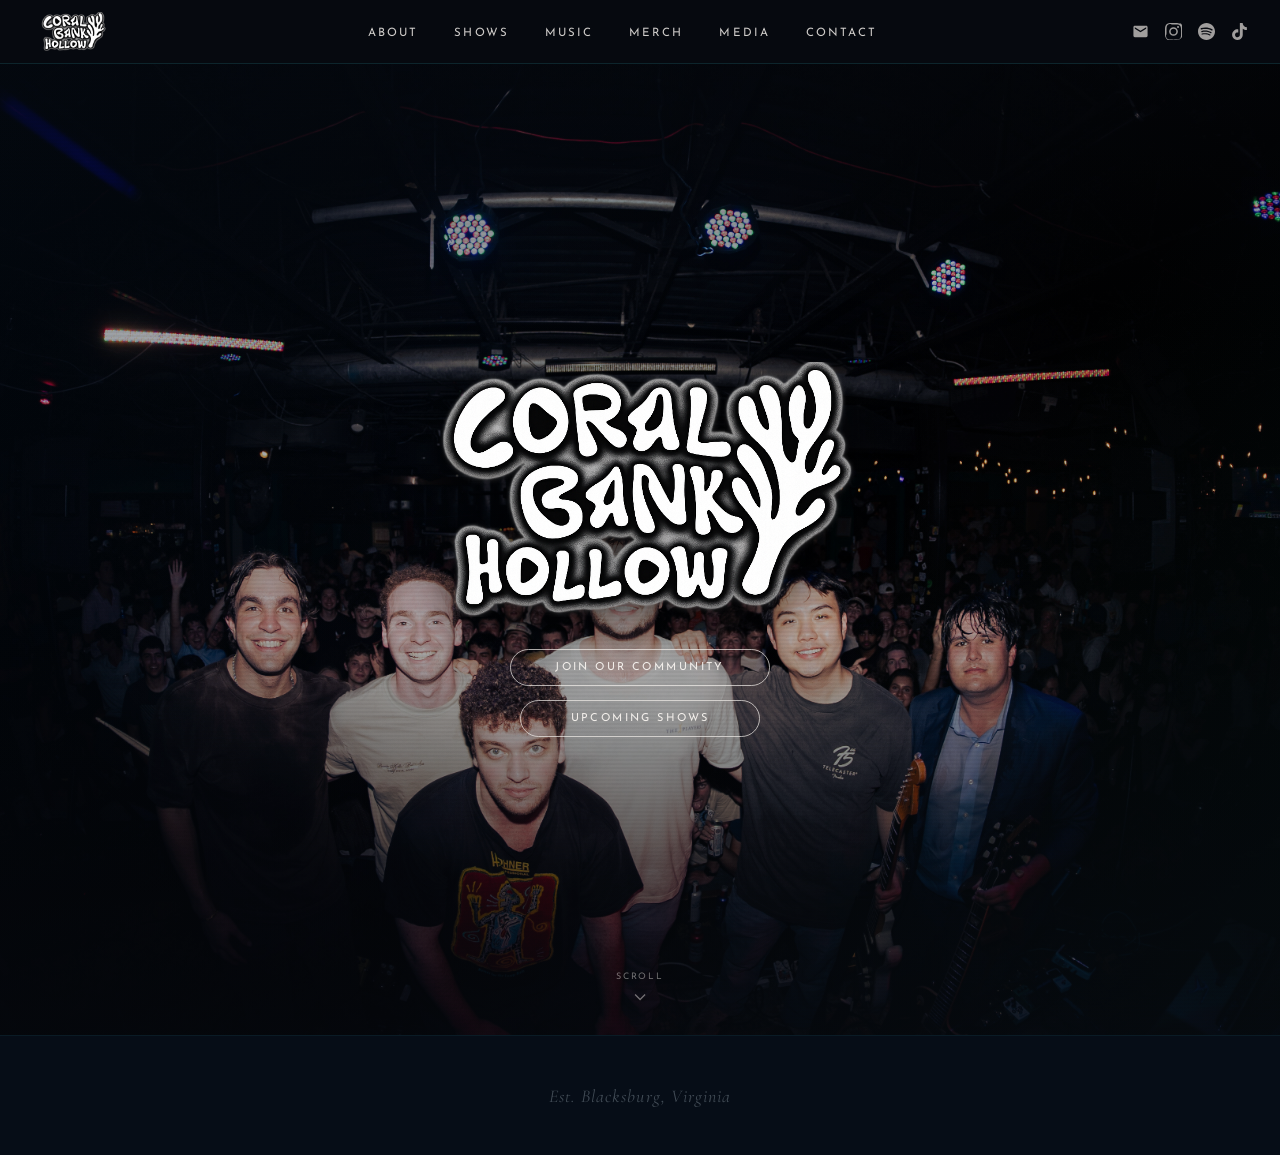
==== index.html @ 6bce94e0 "All updates" ====
<!DOCTYPE html>
<html lang="en">
<head>
  <meta charset="UTF-8" />
  <meta name="viewport" content="width=device-width, initial-scale=1.0" />
  <title>Coral Bank Hollow</title>
  <link
    href="https://fonts.googleapis.com/css2?family=Cormorant+Garamond:ital,wght@0,300;0,600;1,300;1,600;1,700&family=Josefin+Sans:wght@200;300;400;600&display=swap"
    rel="stylesheet"
  />
  <style>
    :root {
      --nav-bg: #06090f;
      --nav-height: 64px;
      --teal: #3bbfcc;
      --coral: #e8674a;
      --deep: #060d17;
      --fog: #c8d8e2;
      --white: #f2eeea;
      --font-display: 'Cormorant Garamond', Georgia, serif;
      --font-ui: 'Josefin Sans', sans-serif;
    }

    *, *::before, *::after { box-sizing: border-box; margin: 0; padding: 0; }

    html { scroll-behavior: smooth; }

    body {
      background: var(--deep);
      color: var(--white);
      font-family: var(--font-ui);
      overflow-x: hidden;
    }

    /* ── NAV ───────────────────────────────────────────────── */
    nav {
      position: fixed;
      top: 0; left: 0; right: 0;
      z-index: 100;
      height: var(--nav-height);
      background: var(--nav-bg);
      display: flex;
      align-items: center;
      justify-content: space-between;
      padding: 0 32px;
      border-bottom: 1px solid rgba(59, 191, 204, 0.15);
    }

    .nav-logo {
      display: flex;
      align-items: center;
      gap: 10px;
      text-decoration: none;
    }

    /* Logo placeholder – swap for your <img> */
    .nav-logo-img {
      height: 40px;        /* control size */
      width: auto;         /* keeps aspect ratio */
      object-fit: contain; /* prevents cropping */
      border-radius: 0;    /* remove circle */
      display: block;
    }

    .nav-links {
      display: flex;
      align-items: center;
      gap: 36px;
      list-style: none;
    }

    .nav-links a {
      text-decoration: none;
      color: var(--white);
      font-family: var(--font-ui);
      font-weight: 400;
      font-size: 11.5px;
      letter-spacing: 0.18em;
      text-transform: uppercase;
      opacity: 0.85;
      transition: opacity 0.2s, color 0.2s;
      position: relative;
    }

    .nav-links a::after {
      content: '';
      position: absolute;
      bottom: -4px; left: 0; right: 0;
      height: 1px;
      background: var(--teal);
      transform: scaleX(0);
      transform-origin: left;
      transition: transform 0.25s ease;
    }

    .nav-links a:hover { opacity: 1; color: var(--teal); }
    .nav-links a:hover::after { transform: scaleX(1); }

    .nav-socials {
      display: flex;
      align-items: center;
      gap: 16px;
    }

    .nav-socials a {
      color: rgba(242,238,234,0.65);
      transition: color 0.2s;
      display: flex;
      align-items: center;
    }

    .nav-socials a:hover { color: var(--teal); }

    .nav-socials svg {
      width: 17px;
      height: 17px;
      fill: currentColor;
    }

    /* ── HERO ──────────────────────────────────────────────── */
    .hero {
      position: relative;
      width: 100%;
      height: 115vh; /* extra height = scroll room to see full photo */
      min-height: 700px;
      overflow: hidden;
    }

    .hero-img {
      position: absolute;
      inset: 0;
      width: 100%;
      height: 100%;
      object-fit: cover;
      object-position: center top;
      /* slight blue/teal grade over the photo */
      filter: saturate(0.92) brightness(0.82);
    }

    /* layered dark-to-transparent overlays for depth */
    .hero-overlay {
      position: absolute;
      inset: 0;
      background:
        linear-gradient(
          to bottom,
          rgba(6,9,15,0.55) 0%,
          rgba(6,9,15,0.1) 30%,
          rgba(6,9,15,0.1) 60%,
          rgba(6,9,15,0.7) 100%
        ),
        linear-gradient(
          135deg,
          rgba(6,30,60,0.25) 0%,
          transparent 60%,
          rgba(59,191,204,0.06) 100%
        );
    }

    /* faint scanline texture for that moody live-photo feel */
    .hero-overlay::after {
      content: '';
      position: absolute;
      inset: 0;
      background-image: repeating-linear-gradient(
        0deg,
        transparent,
        transparent 2px,
        rgba(0,0,0,0.04) 2px,
        rgba(0,0,0,0.04) 4px
      );
      pointer-events: none;
    }

    .hero-content {
      position: absolute;
      inset: 0;
      padding-top: var(--nav-height);
      display: flex;
      flex-direction: column;
      align-items: center;
      justify-content: center;
      gap: 28px;
    }

    /* ── BAND NAME ─────────────────────────────────────────── */
    .band-name-wrap {
      display: block;
      flex-direction: column;
      align-items: center;
      gap: 2px;
      /* drop-shadow to lift it off the photo */
      filter: drop-shadow(0 4px 32px rgba(0,0,0,0.7));
      margin-bottom: 0;
    }

    /* Swap this entire block for your <img src="logo.png" /> if you have a logo file */
    .band-name {
      font-family: var(--font-display);
      font-style: italic;
      font-weight: 700;
      font-size: clamp(62px, 9vw, 130px);
      line-height: 0.88;
      letter-spacing: -0.01em;
      text-align: center;

      /* oceanic-to-coral gradient matching both photo palettes */
      background: linear-gradient(
        135deg,
        #c8eef4 0%,
        #3bbfcc 25%,
        #e0f2f5 50%,
        #e8674a 75%,
        #f2a07a 100%
      );
      -webkit-background-clip: text;
      -webkit-text-fill-color: transparent;
      background-clip: text;
      background-size: 200% 200%;
      animation: gradientShift 6s ease-in-out infinite alternate;
    }

    @keyframes gradientShift {
      0%   { background-position: 0% 50%; }
      100% { background-position: 100% 50%; }
    }

    /* logo placeholder note — remove once you add real logo */
    .logo-placeholder-note {
      font-size: 11px;
      letter-spacing: 0.12em;
      color: rgba(255,255,255,0.3);
      text-transform: uppercase;
      margin-top: 6px;
      display: none; /* hidden by default, shown if you need guidance */
    }

    /* ── CTA BUTTONS ───────────────────────────────────────── */
    .hero-buttons {
      display: flex;
      flex-direction: column;
      align-items: center;
      gap: 14px;
      margin-top: 0px;
    }

    .btn {
      display: inline-block;
      padding: 12px 44px;
      font-family: var(--font-ui);
      font-size: 11px;
      font-weight: 400;
      letter-spacing: 0.22em;
      text-transform: uppercase;
      text-decoration: none;
      border-radius: 100px;
      transition: background 0.25s, color 0.25s, border-color 0.25s, transform 0.15s;
      cursor: pointer;
      min-width: 240px;
      text-align: center;
    }

    .btn-outline {
      background: transparent;
      color: var(--white);
      border: 1.5px solid rgba(242,238,234,0.7);
      backdrop-filter: blur(6px);
    }

    .btn-outline:hover {
      background: var(--teal);
      border-color: var(--teal);
      color: var(--deep);
      transform: translateY(-2px);
    }

    .btn-outline.coral:hover {
      background: var(--coral);
      border-color: var(--coral);
      color: var(--white);
    }

    /* ── SCROLL HINT ───────────────────────────────────────── */
    .scroll-hint {
      position: absolute;
      bottom: 28px;
      left: 50%;
      transform: translateX(-50%);
      display: flex;
      flex-direction: column;
      align-items: center;
      gap: 6px;
      opacity: 0.45;
      animation: fadeInUp 1.8s ease forwards, bob 2.5s ease-in-out 2s infinite;
    }

    .scroll-hint span {
      font-size: 9px;
      letter-spacing: 0.2em;
      text-transform: uppercase;
    }

    .scroll-hint svg {
      width: 20px;
      height: 20px;
      stroke: currentColor;
      fill: none;
      stroke-width: 1.5;
    }

    @keyframes fadeInUp {
      from { opacity: 0; transform: translateX(-50%) translateY(10px); }
      to   { opacity: 0.45; transform: translateX(-50%) translateY(0); }
    }

    @keyframes bob {
      0%, 100% { transform: translateX(-50%) translateY(0); }
      50%       { transform: translateX(-50%) translateY(5px); }
    }

    /* ── ENTRY ANIMATIONS ──────────────────────────────────── */
    .hero-content > * {
      opacity: 0;
      animation: riseIn 0.9s cubic-bezier(0.22,1,0.36,1) forwards;
    }

    .hero-content > *:nth-child(1) { animation-delay: 0.3s; }
    .hero-content > *:nth-child(2) { animation-delay: 0.55s; }

    @keyframes riseIn {
      from { opacity: 0; transform: translateY(22px); }
      to   { opacity: 1; transform: translateY(0); }
    }

    /* ── BELOW-FOLD TEASE ──────────────────────────────────── */
    .below-hero {
      background: var(--deep);
      min-height: 120px;
      display: flex;
      align-items: center;
      justify-content: center;
      border-top: 1px solid rgba(59,191,204,0.08);
    }

    .below-hero p {
      font-family: var(--font-display);
      font-style: italic;
      font-size: 18px;
      color: rgba(200,216,226,0.3);
      letter-spacing: 0.06em;
    }

    .nav-hamburger {
  display: none;
  flex-direction: column;
  gap: 5px;
  cursor: pointer;
  padding: 4px;
  background: none;
  border: none;
}

.nav-hamburger span {
  display: block;
  width: 24px;
  height: 2px;
  background: var(--white);
}

.nav-mobile-drawer {
  display: none;
  position: fixed;
  top: 60px; left: 0; right: 0;
  background: var(--navy);
  border-bottom: 2px solid var(--orange);
  z-index: 190;
  padding: 1.5rem 2rem;
  flex-direction: column;
  gap: 1.2rem;
}

  .nav-mobile-drawer.open { display: flex; }

  .nav-mobile-drawer a {
    color: var(--white);
    text-decoration: none;
    font-size: 0.8rem;
    font-weight: 700;
    letter-spacing: 0.14em;
    text-transform: uppercase;
  }

  .nav-mobile-socials {
    display: flex;
    gap: 1.2rem;
    padding-top: 0.5rem;
    border-top: 1px solid rgba(255,255,255,0.1);
  }

  .nav-mobile-socials a {
    color: var(--white);
    opacity: 0.7;
    display: flex;
  }

  .nav-mobile-socials svg {
    width: 17px;
    height: 17px;
    fill: currentColor;
  }

  @media (max-width: 768px) {
    .nav-links,
    .nav-socials { display: none; }
    .nav-hamburger { display: flex; }
  }

    @media (max-width: 480px) {
      .photos-grid { grid-template-columns: 1fr 1fr; }
      .tagline-text { font-size: 0.85rem; letter-spacing: 0.08em; }
      .content-wrap { padding: 0 1.25rem; }
    }
  </style>
</head>



<body>

  <!-- ─────────────── NAV ─────────────── -->
  <nav>
    <!-- TOP-LEFT LOGO: swap .nav-logo-img div for <img src="your-logo.png" /> -->
    <a class="nav-logo" href="index.html" aria-label="Coral Bank Hollow home">
      <img src="images/logo-trans.png" alt="Coral Bank Hollow logo" class="nav-logo-img">
    </a>

    <ul class="nav-links">
      <li><a href="about.html">About</a></li>
      <li><a href="shows.html">Shows</a></li>
      <li><a href="music.html">Music</a></li>
      <li><a href="merch.html">Merch</a></li>
      <li><a href="media.html">Media</a></li>
      <li><a href="contact.html">Contact</a></li>
    </ul>

    <div class="nav-socials">
      <!-- Email -->
      <a href="mailto:coralbankhollow@gmail.com" aria-label="Email">
        <svg viewBox="0 0 24 24" xmlns="http://www.w3.org/2000/svg">
          <path d="M20 4H4C2.9 4 2 4.9 2 6v12c0 1.1.9 2 2 2h16c1.1 0 2-.9 2-2V6c0-1.1-.9-2-2-2zm0 4l-8 5-8-5V6l8 5 8-5v2z"/>
        </svg>
      </a>
      <!-- Instagram -->
      <a href="https://www.instagram.com/coralbankhollow/" aria-label="Instagram">
        <svg viewBox="0 0 24 24" xmlns="http://www.w3.org/2000/svg">
          <path d="M12 2.163c3.204 0 3.584.012 4.85.07 1.17.054 1.97.24 2.428.403a4.92 4.92 0 011.772 1.153 4.92 4.92 0 011.153 1.772c.163.457.35 1.257.403 2.428.058 1.265.069 1.645.069 4.849s-.012 3.584-.07 4.85c-.054 1.17-.24 1.97-.403 2.428a4.92 4.92 0 01-1.153 1.772 4.92 4.92 0 01-1.772 1.153c-.457.163-1.257.35-2.428.403-1.265.058-1.645.069-4.849.069s-3.584-.012-4.85-.07c-1.17-.054-1.97-.24-2.428-.403a4.92 4.92 0 01-1.772-1.153 4.92 4.92 0 01-1.153-1.772c-.163-.457-.35-1.257-.403-2.428C2.175 15.747 2.163 15.368 2.163 12s.012-3.584.07-4.85c.054-1.17.24-1.97.403-2.428A4.92 4.92 0 013.79 2.95a4.92 4.92 0 011.772-1.153c.457-.163 1.257-.35 2.428-.403C9.253 2.175 9.632 2.163 12 2.163zm0-2.163C8.756 0 8.333.014 7.053.072 5.775.13 4.902.333 4.14.63a7.07 7.07 0 00-2.561 1.67A7.07 7.07 0 00.63 4.14C.333 4.902.13 5.775.072 7.053.014 8.333 0 8.756 0 12c0 3.244.014 3.667.072 4.947.058 1.278.261 2.151.558 2.913a7.07 7.07 0 001.67 2.561 7.07 7.07 0 002.561 1.67c.762.297 1.635.5 2.913.558C8.333 23.986 8.756 24 12 24s3.667-.014 4.947-.072c1.278-.058 2.151-.261 2.913-.558a7.07 7.07 0 002.561-1.67 7.07 7.07 0 001.67-2.561c.297-.762.5-1.635.558-2.913.058-1.28.072-1.703.072-4.947s-.014-3.667-.072-4.947c-.058-1.278-.261-2.151-.558-2.913a7.07 7.07 0 00-1.67-2.561A7.07 7.07 0 0019.86.63C19.098.333 18.225.13 16.947.072 15.667.014 15.244 0 12 0zm0 5.838a6.162 6.162 0 100 12.324 6.162 6.162 0 000-12.324zm0 10.162a4 4 0 110-8 4 4 0 010 8zm6.406-11.845a1.44 1.44 0 100 2.88 1.44 1.44 0 000-2.88z"/>
        </svg>
      </a>
      <!-- Spotify -->
      <a href="https://open.spotify.com/artist/0JOY1f8W31tqVf5EaBoRbS" aria-label="Spotify">
        <svg viewBox="0 0 24 24" xmlns="http://www.w3.org/2000/svg">
          <path d="M12 0C5.373 0 0 5.373 0 12s5.373 12 12 12 12-5.373 12-12S18.627 0 12 0zm5.52 17.316a.75.75 0 01-1.032.25c-2.824-1.726-6.378-2.116-10.564-1.16a.75.75 0 01-.332-1.463c4.577-1.043 8.502-.594 11.678 1.34a.75.75 0 01.25 1.033zm1.476-3.284a.938.938 0 01-1.29.307c-3.23-1.986-8.155-2.562-11.98-1.402a.938.938 0 01-.545-1.793c4.36-1.322 9.784-.682 13.508 1.597a.938.938 0 01.307 1.29zm.127-3.42c-3.876-2.302-10.273-2.514-13.972-1.39a1.126 1.126 0 01-.656-2.153c4.242-1.292 11.286-1.043 15.742 1.608a1.126 1.126 0 01-1.114 1.935z"/>
        </svg>
      </a>
      <!-- TikTok -->
      <a href="#" aria-label="TikTok">
        <svg viewBox="0 0 24 24" xmlns="http://www.w3.org/2000/svg">
          <path d="M12.525.02c1.31-.02 2.61-.01 3.91-.02.08 1.53.63 3.09 1.75 4.17 1.12 1.11 2.7 1.62 4.24 1.79v4.03c-1.44-.05-2.89-.35-4.2-.97-.57-.26-1.1-.59-1.62-.93-.01 2.92.01 5.84-.02 8.75-.08 1.4-.54 2.79-1.35 3.94-1.31 1.92-3.58 3.17-5.91 3.21-1.43.08-2.86-.31-4.08-1.03-2.02-1.19-3.44-3.37-3.65-5.71-.02-.5-.03-1-.01-1.49.18-1.9 1.12-3.72 2.58-4.96 1.66-1.44 3.98-2.13 6.15-1.72.02 1.48-.04 2.96-.04 4.44-.99-.32-2.15-.23-3.02.37-.63.41-1.11 1.04-1.36 1.75-.21.51-.15 1.07-.14 1.61.24 1.64 1.82 3.02 3.5 2.87 1.12-.01 2.19-.66 2.77-1.61.19-.33.4-.67.41-1.06.1-1.79.06-3.57.07-5.36.01-4.03-.01-8.05.02-12.07z"/>
        </svg>
      </a>
    </div>

    <button class="nav-hamburger" id="hamburger" aria-label="Menu">
      <span></span><span></span><span></span>
    </button>
    
  </nav>

  <div class="nav-mobile-drawer" id="mobileDrawer">
    <a href="about.html">About</a>
    <a href="shows.html">Shows</a>
    <a href="music.html">Music</a>
    <a href="merch.html">Merch</a>
    <a href="media.html">Media</a>
    <a href="contact.html">Contact</a>
    <div class="nav-mobile-socials">
      <a href="mailto:coralbankhollow@gmail.com" aria-label="Email"><svg viewBox="0 0 24 24"><path d="M20 4H4C2.9 4 2 4.9 2 6v12c0 1.1.9 2 2 2h16c1.1 0 2-.9 2-2V6c0-1.1-.9-2-2-2zm0 4l-8 5-8-5V6l8 5 8-5v2z"/></svg></a>
      <a href="https://www.instagram.com/coralbankhollow/" aria-label="Instagram"><svg viewBox="0 0 24 24"><path d="M12 2.163c3.204 0 3.584.012 4.85.07 1.17.054 1.97.24 2.428.403a4.92 4.92 0 011.772 1.153 4.92 4.92 0 011.153 1.772c.163.457.35 1.257.403 2.428.058 1.265.069 1.645.069 4.849s-.012 3.584-.07 4.85c-.054 1.17-.24 1.97-.403 2.428a4.92 4.92 0 01-1.153 1.772 4.92 4.92 0 01-1.772 1.153c-.457.163-1.257.35-2.428.403-1.265.058-1.645.069-4.849.069s-3.584-.012-4.85-.07c-1.17-.054-1.97-.24-2.428-.403a4.92 4.92 0 01-1.772-1.153 4.92 4.92 0 01-1.153-1.772c-.163-.457-.35-1.257-.403-2.428C2.175 15.747 2.163 15.368 2.163 12s.012-3.584.07-4.85c.054-1.17.24-1.97.403-2.428A4.92 4.92 0 013.79 2.95a4.92 4.92 0 011.772-1.153c.457-.163 1.257-.35 2.428-.403C9.253 2.175 9.632 2.163 12 2.163zm0 5.838a6.162 6.162 0 100 12.324 6.162 6.162 0 000-12.324zm0 10.162a4 4 0 110-8 4 4 0 010 8zm6.406-11.845a1.44 1.44 0 100 2.88 1.44 1.44 0 000-2.88z"/></svg></a>
      <a href="https://open.spotify.com/artist/0JOY1f8W31tqVf5EaBoRbS" aria-label="Spotify"><svg viewBox="0 0 24 24"><path d="M12 0C5.373 0 0 5.373 0 12s5.373 12 12 12 12-5.373 12-12S18.627 0 12 0zm5.52 17.316a.75.75 0 01-1.032.25c-2.824-1.726-6.378-2.116-10.564-1.16a.75.75 0 01-.332-1.463c4.577-1.043 8.502-.594 11.678 1.34a.75.75 0 01.25 1.033zm1.476-3.284a.938.938 0 01-1.29.307c-3.23-1.986-8.155-2.562-11.98-1.402a.938.938 0 01-.545-1.793c4.36-1.322 9.784-.682 13.508 1.597a.938.938 0 01.307 1.29zm.127-3.42c-3.876-2.302-10.273-2.514-13.972-1.39a1.126 1.126 0 01-.656-2.153c4.242-1.292 11.286-1.043 15.742 1.608a1.126 1.126 0 01-1.114 1.935z"/></svg></a>
      <a href="#" aria-label="TikTok"><svg viewBox="0 0 24 24"><path d="M12.525.02c1.31-.02 2.61-.01 3.91-.02.08 1.53.63 3.09 1.75 4.17 1.12 1.11 2.7 1.62 4.24 1.79v4.03c-1.44-.05-2.89-.35-4.2-.97-.57-.26-1.1-.59-1.62-.93-.01 2.92.01 5.84-.02 8.75-.08 1.4-.54 2.79-1.35 3.94-1.31 1.92-3.58 3.17-5.91 3.21-1.43.08-2.86-.31-4.08-1.03-2.02-1.19-3.44-3.37-3.65-5.71-.02-.5-.03-1-.01-1.49.18-1.9 1.12-3.72 2.58-4.96 1.66-1.44 3.98-2.13 6.15-1.72.02 1.48-.04 2.96-.04 4.44-.99-.32-2.15-.23-3.02.37-.63.41-1.11 1.04-1.36 1.75-.21.51-.15 1.07-.14 1.61.24 1.64 1.82 3.02 3.5 2.87 1.12-.01 2.19-.66 2.77-1.61.19-.33.4-.67.41-1.06.1-1.79.06-3.57.07-5.36.01-4.03-.01-8.05.02-12.07z"/></svg></a>
    </div>
  </div>

  <!-- ─────────────── HERO ─────────────── -->
  <section class="hero">
    <img class="hero-img" src="images/hero.jpeg" alt="Coral Bank Hollow band photo" />
    <div class="hero-overlay"></div>

    <div class="hero-content">

      <!-- CENTER LOGO / BAND NAME -->
      <!-- Option A (default): styled text as the centerpiece -->
      <div class="band-name-wrap">
        <!-- <h1 class="band-name">Coral Bank Hollow</h1> -->

        <img src="images/logo-trans.png"
            alt="Coral Bank Hollow"
            style="max-width: min(520px, 80vw); height: auto; object-fit: contain;">
      </div>

      <!-- CTA BUTTONS -->
      <div class="hero-buttons">
        <a href="contact.html" class="btn btn-outline">Join Our Community</a>
        <a href="shows.html"   class="btn btn-outline coral">Upcoming Shows</a>
      </div>

    </div>

    <div class="scroll-hint">
      <span>Scroll</span>
      <svg viewBox="0 0 24 24"><polyline points="6 9 12 15 18 9"/></svg>
    </div>
  </section>

  <!-- below-fold tease so the scroll feels intentional -->
  <div class="below-hero">
    <p>Est. Blacksburg, Virginia</p>
  </div>
<script>
  const hamburger = document.getElementById('hamburger');
  const drawer = document.getElementById('mobileDrawer');
  hamburger.addEventListener('click', () => drawer.classList.toggle('open'));
  drawer.querySelectorAll('a').forEach(a => a.addEventListener('click', () => drawer.classList.remove('open')));
</script>

</body>
</html>
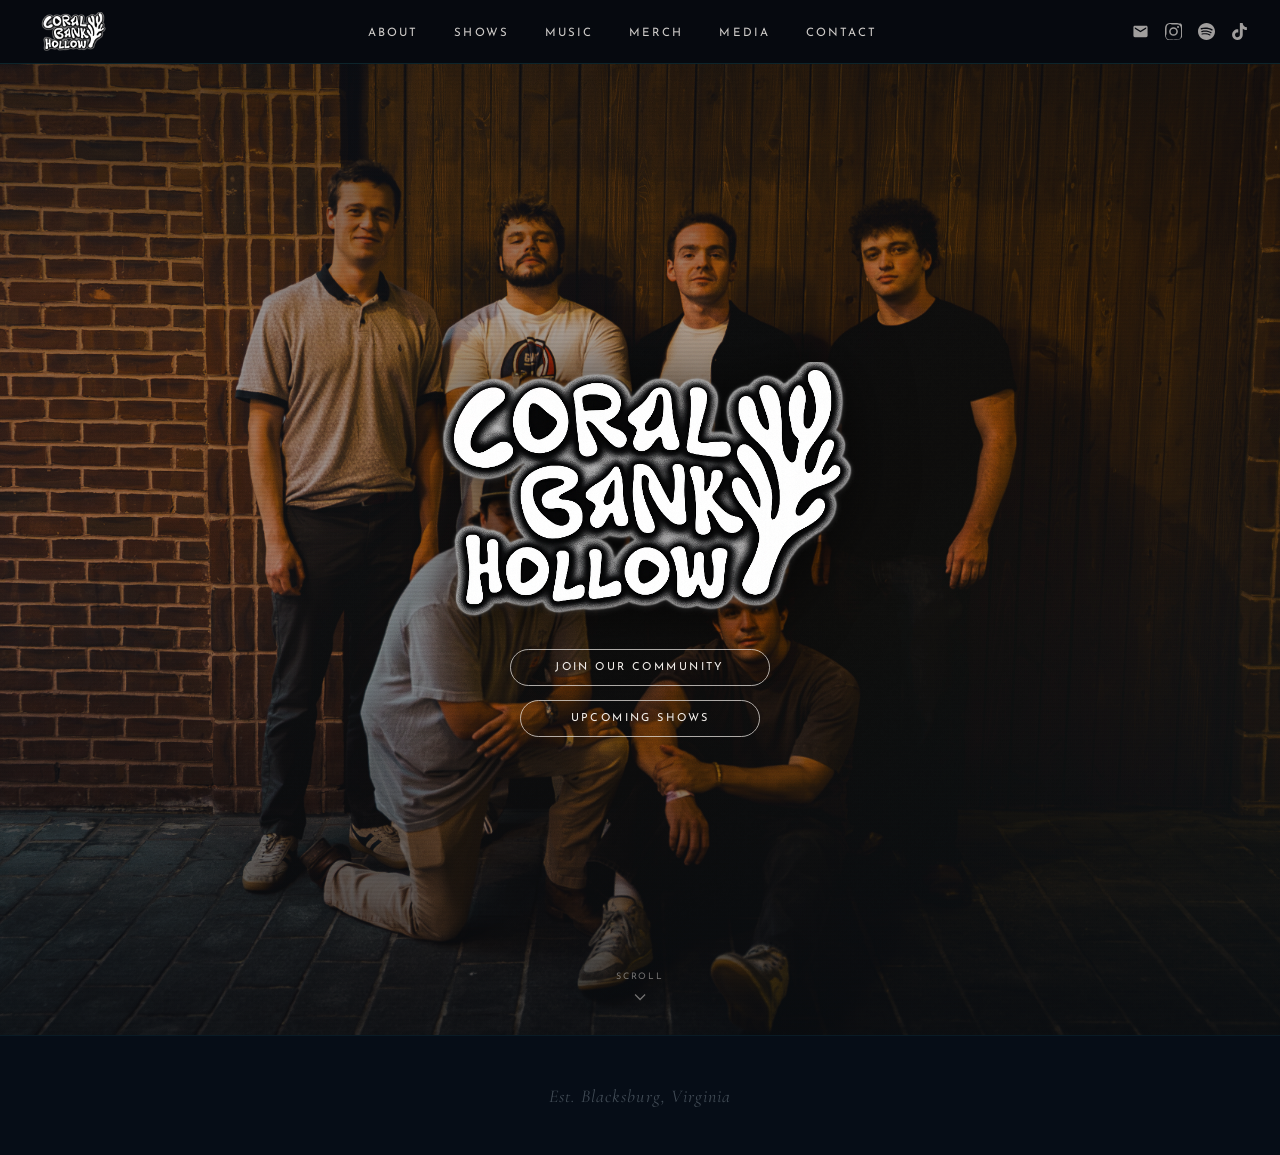
==== commit 5b1ac945: "09-26 updates" ====
--- a/index.html
+++ b/index.html
@@ -308,6 +308,8 @@
       stroke-width: 1.5;
     }
 
+    
+
     @keyframes fadeInUp {
       from { opacity: 0; transform: translateX(-50%) translateY(10px); }
       to   { opacity: 0.45; transform: translateX(-50%) translateY(0); }
@@ -421,6 +423,9 @@
       .content-wrap { padding: 0 1.25rem; }
     }
   </style>
+
+  <link rel="icon" type="image/png" href="images/favicon.png">
+  <link rel="apple-touch-icon" href="images/favicon.png">
 </head>
 
 
@@ -445,7 +450,7 @@
 
     <div class="nav-socials">
       <!-- Email -->
-      <a href="mailto:coralbankhollow@gmail.com" aria-label="Email">
+      <a href="mailto:hunter@beatlinepd.com" aria-label="Email">
         <svg viewBox="0 0 24 24" xmlns="http://www.w3.org/2000/svg">
           <path d="M20 4H4C2.9 4 2 4.9 2 6v12c0 1.1.9 2 2 2h16c1.1 0 2-.9 2-2V6c0-1.1-.9-2-2-2zm0 4l-8 5-8-5V6l8 5 8-5v2z"/>
         </svg>
@@ -463,7 +468,7 @@
         </svg>
       </a>
       <!-- TikTok -->
-      <a href="#" aria-label="TikTok">
+      <a href="https://www.tiktok.com/@coralbankhollowband?_r=1&_t=ZT-96KVyiaOOXm" aria-label="TikTok">
         <svg viewBox="0 0 24 24" xmlns="http://www.w3.org/2000/svg">
           <path d="M12.525.02c1.31-.02 2.61-.01 3.91-.02.08 1.53.63 3.09 1.75 4.17 1.12 1.11 2.7 1.62 4.24 1.79v4.03c-1.44-.05-2.89-.35-4.2-.97-.57-.26-1.1-.59-1.62-.93-.01 2.92.01 5.84-.02 8.75-.08 1.4-.54 2.79-1.35 3.94-1.31 1.92-3.58 3.17-5.91 3.21-1.43.08-2.86-.31-4.08-1.03-2.02-1.19-3.44-3.37-3.65-5.71-.02-.5-.03-1-.01-1.49.18-1.9 1.12-3.72 2.58-4.96 1.66-1.44 3.98-2.13 6.15-1.72.02 1.48-.04 2.96-.04 4.44-.99-.32-2.15-.23-3.02.37-.63.41-1.11 1.04-1.36 1.75-.21.51-.15 1.07-.14 1.61.24 1.64 1.82 3.02 3.5 2.87 1.12-.01 2.19-.66 2.77-1.61.19-.33.4-.67.41-1.06.1-1.79.06-3.57.07-5.36.01-4.03-.01-8.05.02-12.07z"/>
         </svg>
@@ -484,16 +489,16 @@
     <a href="media.html">Media</a>
     <a href="contact.html">Contact</a>
     <div class="nav-mobile-socials">
-      <a href="mailto:coralbankhollow@gmail.com" aria-label="Email"><svg viewBox="0 0 24 24"><path d="M20 4H4C2.9 4 2 4.9 2 6v12c0 1.1.9 2 2 2h16c1.1 0 2-.9 2-2V6c0-1.1-.9-2-2-2zm0 4l-8 5-8-5V6l8 5 8-5v2z"/></svg></a>
+      <a href="mailto:hunter@beatlinepd.com" aria-label="Email"><svg viewBox="0 0 24 24"><path d="M20 4H4C2.9 4 2 4.9 2 6v12c0 1.1.9 2 2 2h16c1.1 0 2-.9 2-2V6c0-1.1-.9-2-2-2zm0 4l-8 5-8-5V6l8 5 8-5v2z"/></svg></a>
       <a href="https://www.instagram.com/coralbankhollow/" aria-label="Instagram"><svg viewBox="0 0 24 24"><path d="M12 2.163c3.204 0 3.584.012 4.85.07 1.17.054 1.97.24 2.428.403a4.92 4.92 0 011.772 1.153 4.92 4.92 0 011.153 1.772c.163.457.35 1.257.403 2.428.058 1.265.069 1.645.069 4.849s-.012 3.584-.07 4.85c-.054 1.17-.24 1.97-.403 2.428a4.92 4.92 0 01-1.153 1.772 4.92 4.92 0 01-1.772 1.153c-.457.163-1.257.35-2.428.403-1.265.058-1.645.069-4.849.069s-3.584-.012-4.85-.07c-1.17-.054-1.97-.24-2.428-.403a4.92 4.92 0 01-1.772-1.153 4.92 4.92 0 01-1.153-1.772c-.163-.457-.35-1.257-.403-2.428C2.175 15.747 2.163 15.368 2.163 12s.012-3.584.07-4.85c.054-1.17.24-1.97.403-2.428A4.92 4.92 0 013.79 2.95a4.92 4.92 0 011.772-1.153c.457-.163 1.257-.35 2.428-.403C9.253 2.175 9.632 2.163 12 2.163zm0 5.838a6.162 6.162 0 100 12.324 6.162 6.162 0 000-12.324zm0 10.162a4 4 0 110-8 4 4 0 010 8zm6.406-11.845a1.44 1.44 0 100 2.88 1.44 1.44 0 000-2.88z"/></svg></a>
       <a href="https://open.spotify.com/artist/0JOY1f8W31tqVf5EaBoRbS" aria-label="Spotify"><svg viewBox="0 0 24 24"><path d="M12 0C5.373 0 0 5.373 0 12s5.373 12 12 12 12-5.373 12-12S18.627 0 12 0zm5.52 17.316a.75.75 0 01-1.032.25c-2.824-1.726-6.378-2.116-10.564-1.16a.75.75 0 01-.332-1.463c4.577-1.043 8.502-.594 11.678 1.34a.75.75 0 01.25 1.033zm1.476-3.284a.938.938 0 01-1.29.307c-3.23-1.986-8.155-2.562-11.98-1.402a.938.938 0 01-.545-1.793c4.36-1.322 9.784-.682 13.508 1.597a.938.938 0 01.307 1.29zm.127-3.42c-3.876-2.302-10.273-2.514-13.972-1.39a1.126 1.126 0 01-.656-2.153c4.242-1.292 11.286-1.043 15.742 1.608a1.126 1.126 0 01-1.114 1.935z"/></svg></a>
-      <a href="#" aria-label="TikTok"><svg viewBox="0 0 24 24"><path d="M12.525.02c1.31-.02 2.61-.01 3.91-.02.08 1.53.63 3.09 1.75 4.17 1.12 1.11 2.7 1.62 4.24 1.79v4.03c-1.44-.05-2.89-.35-4.2-.97-.57-.26-1.1-.59-1.62-.93-.01 2.92.01 5.84-.02 8.75-.08 1.4-.54 2.79-1.35 3.94-1.31 1.92-3.58 3.17-5.91 3.21-1.43.08-2.86-.31-4.08-1.03-2.02-1.19-3.44-3.37-3.65-5.71-.02-.5-.03-1-.01-1.49.18-1.9 1.12-3.72 2.58-4.96 1.66-1.44 3.98-2.13 6.15-1.72.02 1.48-.04 2.96-.04 4.44-.99-.32-2.15-.23-3.02.37-.63.41-1.11 1.04-1.36 1.75-.21.51-.15 1.07-.14 1.61.24 1.64 1.82 3.02 3.5 2.87 1.12-.01 2.19-.66 2.77-1.61.19-.33.4-.67.41-1.06.1-1.79.06-3.57.07-5.36.01-4.03-.01-8.05.02-12.07z"/></svg></a>
+      <a href="https://www.tiktok.com/@coralbankhollowband?_r=1&_t=ZT-96KVyiaOOXm" aria-label="TikTok"><svg viewBox="0 0 24 24"><path d="M12.525.02c1.31-.02 2.61-.01 3.91-.02.08 1.53.63 3.09 1.75 4.17 1.12 1.11 2.7 1.62 4.24 1.79v4.03c-1.44-.05-2.89-.35-4.2-.97-.57-.26-1.1-.59-1.62-.93-.01 2.92.01 5.84-.02 8.75-.08 1.4-.54 2.79-1.35 3.94-1.31 1.92-3.58 3.17-5.91 3.21-1.43.08-2.86-.31-4.08-1.03-2.02-1.19-3.44-3.37-3.65-5.71-.02-.5-.03-1-.01-1.49.18-1.9 1.12-3.72 2.58-4.96 1.66-1.44 3.98-2.13 6.15-1.72.02 1.48-.04 2.96-.04 4.44-.99-.32-2.15-.23-3.02.37-.63.41-1.11 1.04-1.36 1.75-.21.51-.15 1.07-.14 1.61.24 1.64 1.82 3.02 3.5 2.87 1.12-.01 2.19-.66 2.77-1.61.19-.33.4-.67.41-1.06.1-1.79.06-3.57.07-5.36.01-4.03-.01-8.05.02-12.07z"/></svg></a>
     </div>
   </div>
 
   <!-- ─────────────── HERO ─────────────── -->
   <section class="hero">
-    <img class="hero-img" src="images/hero.jpeg" alt="Coral Bank Hollow band photo" />
+    <img class="hero-img" src="images/hero.jpg" alt="Coral Bank Hollow band photo" />
     <div class="hero-overlay"></div>
 
     <div class="hero-content">
@@ -510,7 +515,7 @@
 
       <!-- CTA BUTTONS -->
       <div class="hero-buttons">
-        <a href="contact.html" class="btn btn-outline">Join Our Community</a>
+        <a href="https://www.instagram.com/coralbankhollow/" class="btn btn-outline">Join Our Community</a>
         <a href="shows.html"   class="btn btn-outline coral">Upcoming Shows</a>
       </div>
 
